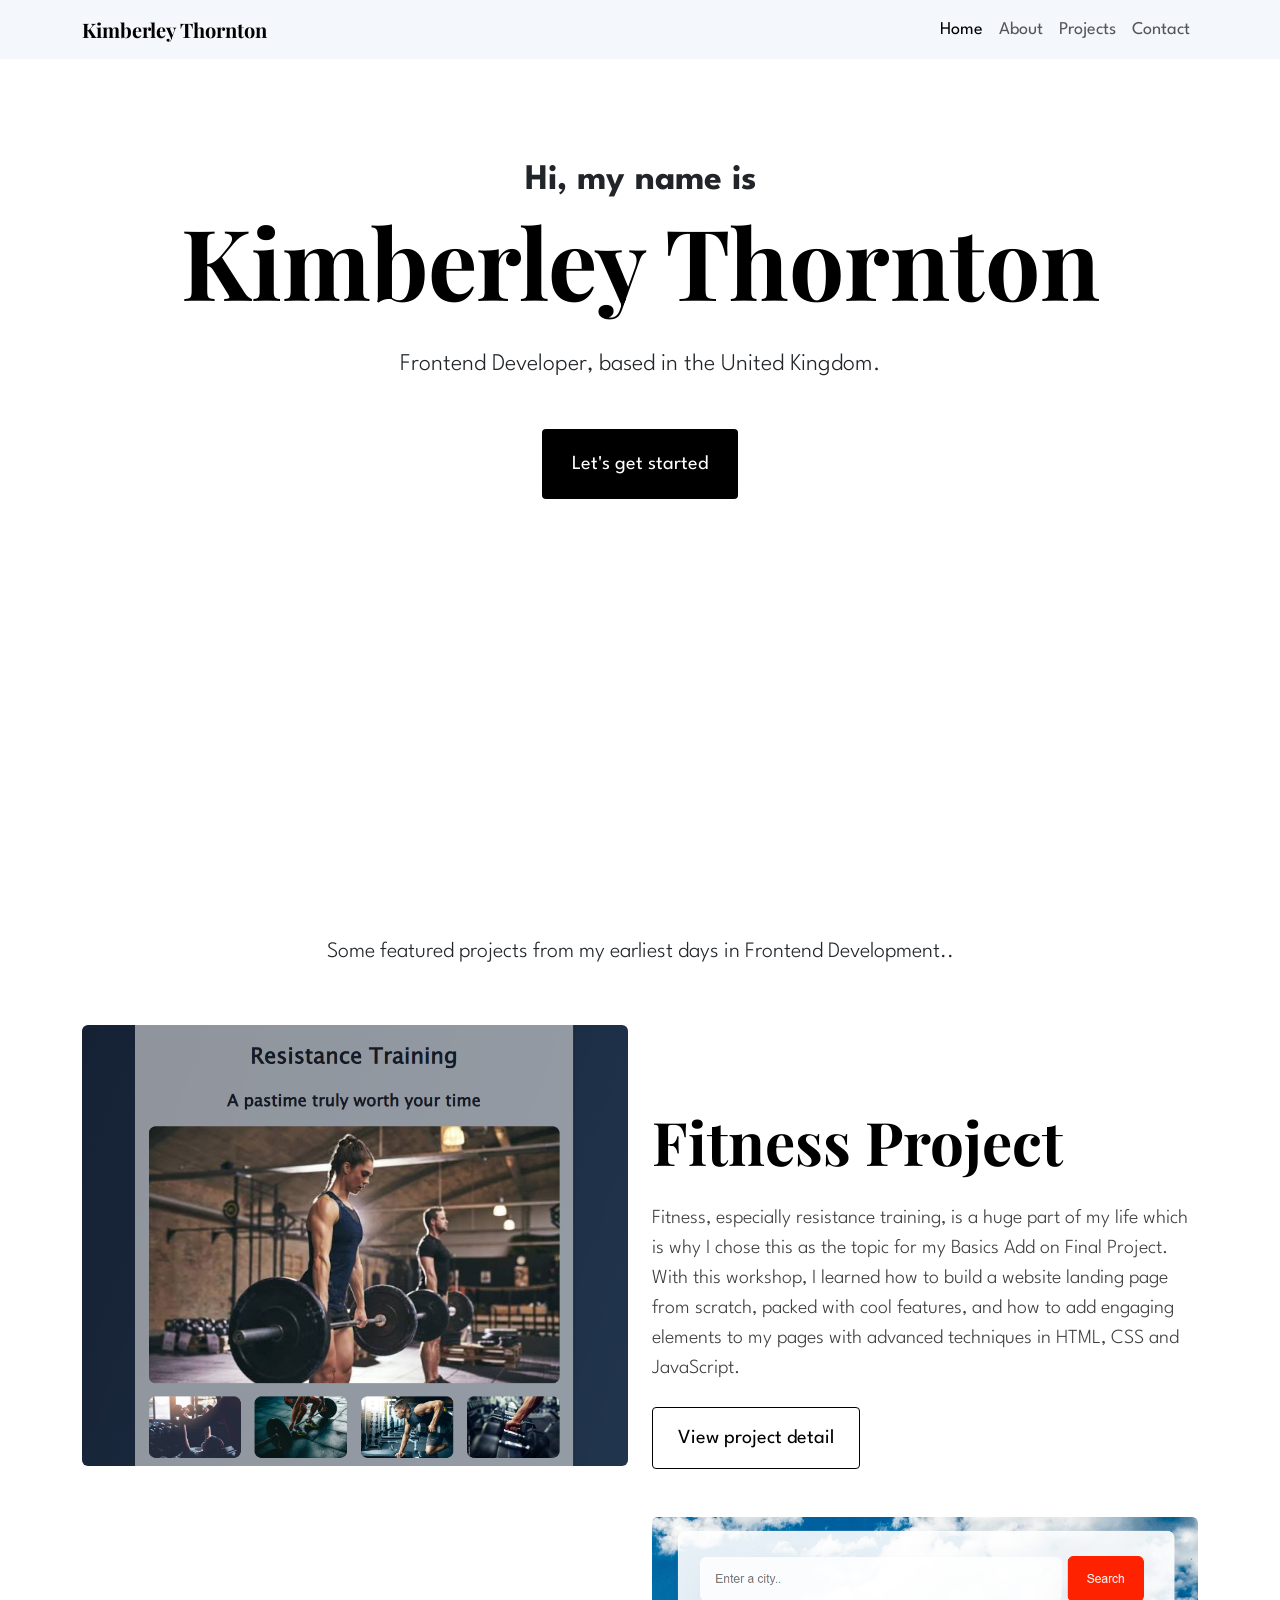
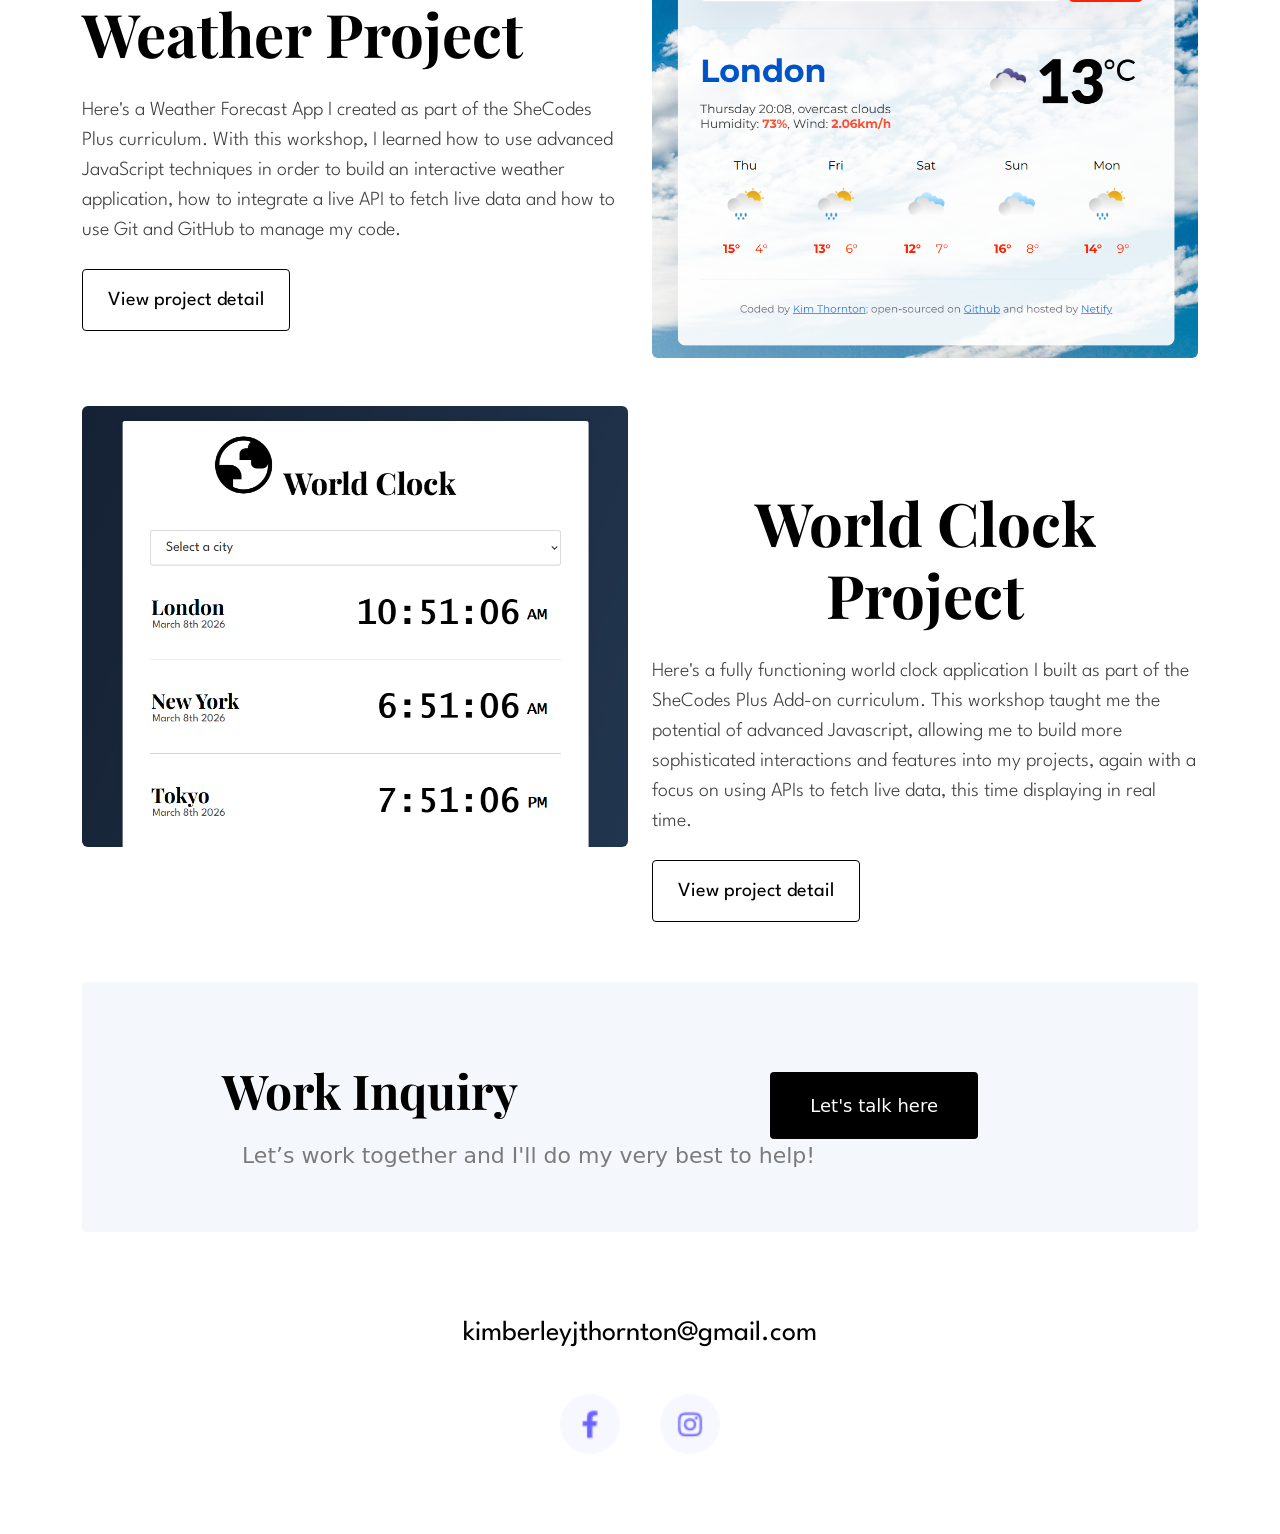
==== index.html @ 4fec91f5 "Class names improved for improved intuitiveness and clarity, homepage text elements (margins, mostly" ====
<!doctype html>
<html lang="en">
  <head>
    <meta charset="UTF-8" />
    <meta name="viewport" content="width=device-width, initial-scale=1.0" />
    <link rel="preconnect" href="https://fonts.googleapis.com" />
    <link rel="preconnect" href="https://fonts.gstatic.com" crossorigin />
    <link
      href="https://fonts.googleapis.com/css2?family=League+Spartan:wght@100..900&family=Playfair+Display:ital,wght@0,400..900;1,400..900&display=swap"
      rel="stylesheet"
    />
    <link
      href="https://cdn.jsdelivr.net/npm/bootstrap@5.0.0-beta2/dist/css/bootstrap.min.css"
      rel="stylesheet"
      integrity="sha384-BmbxuPwQa2lc/FVzBcNJ7UAyJxM6wuqIj61tLrc4wSX0szH/Ev+nYRRuWlolflfl"
      crossorigin="anonymous"
    />
    <link rel="stylesheet" href="/css/style.css" />
    <script
      src="https://cdn.jsdelivr.net/npm/bootstrap@5.0.0-beta2/dist/js/bootstrap.bundle.min.js"
      integrity="sha384-b5kHyXgcpbZJO/tY9Ul7kGkf1S0CWuKcCD38l8YkeH8z8QjE0GmW1gYU5S9FOnJ0"
      crossorigin="anonymous"
    ></script>
    <title>Homepage to Kimberley Thornton</title>
  </head>
  <body>
    <nav class="navbar navbar-expand-lg navbar-light fixed-end">
      <div class="container">
        <a class="navbar-brand" href="index.html" title="Homepage">
          Kimberley Thornton
        </a>
        <button
          class="navbar-toggler order-lg-3 ms-lg-3"
          type="button"
          data-bs-toggle="collapse"
          data-bs-target="#navbarNav"
          aria-controls="navbarNav"
          aria-expanded="false"
          aria-label="Toggle navigation"
        >
          <span class="navbar-toggler-icon"></span>
        </button>
        <div class="collapse navbar-collapse" id="navbarNav">
          <ul class="navbar-nav ms-auto order-lg-2">
            <li class="nav-item">
              <a
                class="nav-link active"
                aria-current="page"
                href="index.html"
                title="Homepage"
                >Home</a
              >
            </li>
            <li class="nav-item">
              <a
                class="nav-link"
                href="about.html"
                title="About Kimberley Thornton"
                >About</a
              >
            </li>
            <li class="nav-item">
              <a
                class="nav-link"
                href="projects.html"
                title="Kimberley Thornton's projects"
                >Projects</a
              >
            </li>
            <li class="nav-item">
              <a
                class="nav-link"
                href="contact.html"
                title="Contact Kimberley Thornton"
                >Contact</a
              >
            </li>
          </ul>
        </div>
      </div>
    </nav>
    <div class="main-container">
      <div class="greetings-container">
        <h1>Hi, my name is</h1>
        <h2 class="name-heading">Kimberley Thornton</h2>
        <h3>Frontend Developer, based in the United Kingdom.</h3>
        <button
          class="go-to-projects-button"
          onclick="
            document
              .getElementById('projects')
              .scrollIntoView({ behavior: 'smooth' })
          "
        >
          Let's get started
        </button>
      </div>
    </div>
    <section>
      <h4 id="projects">
        Some featured projects from my earliest days in Frontend Development..
      </h4>
    </section>
    <div class="container">
      <div class="row">
        <div class="col-md-6">
          <img
            src="images/fitness.png"
            class="img-fluid rounded d-none d-md-block"
          />
        </div>
        <div class="col-md-6">
          <h2 class="home-project-headings mb-3">Fitness Project</h2>
          <p class="home-project-description mb-3">
            Fitness, especially resistance training, is a huge part of my life
            which is why I chose this as the topic for my Basics Add on Final
            Project. With this workshop, I learned how to build a website
            landing page from scratch, packed with cool features, and how to add
            engaging elements to my pages with advanced techniques in HTML, CSS
            and JavaScript.
          </p>
          <div class="mt-4">
            <a
              href="/projects.html#fitness-project"
              class="fitness-link"
              title="Fitness Project"
              >View project detail</a
            >
          </div>
        </div>
      </div>
      <div class="row mt-5">
        <div class="col-md-6">
          <h2 class="home-project-headings mb-3">Weather Project</h2>
          <p class="home-project-description mb-4">
            Here's a Weather Forecast App I created as part of the SheCodes Plus
            curriculum. With this workshop, I learned how to use advanced
            JavaScript techniques in order to build an interactive weather
            application, how to integrate a live API to fetch live data and how
            to use Git and GitHub to manage my code.
          </p>
          <div>
            <a
              href="/projects.html#weather-project"
              class="weather-link"
              title="Weather Project"
              >View project detail</a
            >
          </div>
        </div>
        <div class="col-md-6">
          <img
            src="images/weather2.png"
            class="img-fluid rounded d-none d-md-block mt-20"
          />
        </div>
      </div>
      <div class="row mt-5">
        <div class="col-md-6">
          <img
            src="images/world-clock.png"
            class="img-fluid rounded d-none d-md-block"
          />
        </div>
        <div class="col-md-6">
          <h2 class="home-project-headings mb-3">World Clock Project</h2>
          <p class="home-project-description mb-2">
            Here's a fully functioning world clock application I built as part
            of the SheCodes Plus Add-on curriculum. This workshop taught me the
            potential of advanced Javascript, allowing me to build more
            sophisticated interactions and features into my projects, again with
            a focus on using APIs to fetch live data, this time displaying in
            real time.
          </p>
          <div class="mt-4">
            <a
              href="/projects.html#world-clock-project"
              class="world-clock-link mt-0"
              title="World Clock Project"
              >View project detail</a
            >
          </div>
        </div>
      </div>
      <div class="work-inquiry-section">
        <div class="work-inquiry-container">
          <h2 class="work-inquiry-text">Work Inquiry</h2>
          <a href="#" class="talk-here-link">Let's talk here</a>
        </div>
        <p class="work-together-p">
          Let’s work together and I'll do my very best to help!
        </p>
      </div>
      <footer class="socials-footer">
        <a href="mailto:kimberleyjthornton@gmail.com" class="footer-email-link">
          kimberleyjthornton@gmail.com
        </a>
        <div class="container footer-socials-images">
          <div class="row">
            <div class="col-md-6">
              <a
                href="https://www.facebook.com/kimberley.g.thornton"
                target="_blank"
              >
                <img
                  src="images/facebook.png"
                  class="img-fluid socials-icon me-2"
                  alt="Facebook link"
                />
              </a>
            </div>
            <div class="col-md-6">
              <a
                href="https://www.instagram.com/kimberleythornton_/"
                target="_blank"
                ><img
                  src="images/instagram.png"
                  class="img-fluid socials-icon ms-2"
                  alt="Instagram link"
              /></a>
            </div>
          </div>
        </div>
      </footer>
    </div>
  </body>
</html>
---- css/style.css ----
:root {
  --box-shadow: 0 5px 10px rgba(0, 0, 0, 0.3);
}

body {
  background-color: white;
}

.main-container {
  max-width: 1200px;
  margin: 0 auto;
  padding: 40px;
}

.navbar {
  background-color: #f4f7fc;
}

.navbar-brand {
  font-family: "Playfair Display", serif;
  font-weight: bold;
  font-size: 20px;
}

.nav-item {
  font-family: "League Spartan", sans-serif;
  font-size: 18px;
}

h1 {
  font-family: "League Spartan", sans-serif;
  font-weight: 700;
  font-size: 36px;
  text-align: center;
  margin-top: 60px;
  margin-bottom: 0;
}

.name-heading,
h2 {
  color: black;
  font-family: "Playfair Display", serif;
  font-size: 98px;
  font-weight: bold;
  text-align: center;
  margin: 0;
}

h3 {
  font-family: "League Spartan", sans-serif;
  font-weight: 300;
  font-size: 24px;
  text-align: center;
  margin: 30px;
}

h4 {
  font-family: "League Spartan", sans-serif;
  font-weight: 300;
  font-size: 22px;
  text-align: center;
  margin-bottom: 60px;
}

.greetings-container {
  margin-bottom: 400px;
}

.home-project-headings {
  font-family: "Playfair Display", serif;
  font-size: 60px;
  margin-top: 80px;
  display: inline-block;
}

.home-project-description {
  color: #3f3f3f;
  font-family: "League Spartan", sans-serif;
  font-weight: 300;
  font-size: 20px;
  margin-top: 10px;
  margin-bottom: 0;
}

.fitness-link,
.weather-link,
.world-clock-link {
  display: inline-block;
  padding: 15px 25px;
  color: black;
  text-decoration: none;
  font-family: "League Spartan", sans-serif;
  font-weight: 400;
  font-size: 20px;
  border: 1px solid black;
  border-radius: 4px;
}

.fitness-link:hover,
.weather-link:hover,
.world-clock-link:hover {
  color: black;
  text-decoration: none;
  font-family: "League Spartan", sans-serif;
}

html {
  scroll-behavior: smooth;
}

.go-to-projects-button {
  display: block;
  margin: 50px auto 0 auto;
  padding: 20px 30px;
  color: white;
  background-color: black;
  border: none;
  border-radius: 4px;
  font-family: "League Spartan", sans-serif;
  font-weight: 400;
  font-size: 20px;
  cursor: pointer;
}

.about-me-header {
  font-family: "Playfair Display", serif;
  font-size: 60px;
  margin-top: 40px;
  display: inline-block;
}

.about-me-text h3 {
  font-family: "League Spartan", sans-serif;
  font-weight: 400;
  font-size: 22px;
  text-align: center;
  margin: 30px;
}

.portfolio-image img {
  width: 500px;
  border-radius: 10px;
  margin: 30px 0;
}

.all-projects-button-wrapper {
  text-align: center;
}

.all-projects-button {
  display: inline-block;
  margin-top: 50px;
  padding: 20px 30px;
  color: white;
  background-color: black;
  border: none;
  border-radius: 4px;
  font-family: "League Spartan", sans-serif;
  font-weight: 400;
  font-size: 20px;
  text-decoration: none;
}

.all-projects-button:hover {
  color: white;
  text-decoration: none;
}

.project-page-header {
  font-family: "Playfair Display", serif;
  font-size: 72px;
  margin: 120px 0 auto;
  text-align: start;
  margin: 80px 0 80px;
}

.project-image {
  width: 600px;
  background-color: #f4f7fc;
  padding: 80px 40px;
  border-radius: 10px;
  margin: 30px 20px 0 0;
}

.project-group-headers {
  font-family: "league spartan", sans-serif;
  font-size: 24px;
  font-weight: bold;
  margin-top: 25px;
  text-align: center;
}

.project-group p {
  color: #3f3f3f;
  font-family: "League Spartan", sans-serif;
  font-weight: 300;
  font-size: 20px;
  margin: 0 0 60px 0;
}

.contact-page-header {
  font-family: "Playfair Display", serif;
  font-size: 60px;
  margin-top: 25px;
  display: inline-block;
  margin: 100px 0 80px;
}

.work-inquiry-section {
  margin-top: 60px;
  padding: 60px 80px;
  background-color: #f4f7fc;
  border-radius: 4px;
}

.work-inquiry-container {
  display: flex;
  justify-content: space-between;
  align-items: center;
  max-width: 1100px;
  margin: auto;
}

.work-inquiry-text {
  font-family: "Playfair Display", serif;
  font-size: 48px;
  margin-left: 60px;
  font-weight: 700;
}

.work-together-p {
  color: #7b7b7b;
  margin: 0 0 0 80px;
  font-weight: 400;
  font-size: 22px;
}

.talk-here-link {
  text-decoration: none;
  padding: 20px 40px;
  margin: 30px 140px 0 0;
  color: white;
  border-radius: 4px;
  font-size: 18px;
  font-weight: 400;
  background: black;
}

.talk-here-link:hover {
  text-decoration: none;
  color: white;
}

.socials-footer {
  margin: 80px;
}

.footer-email-link {
  display: flex;
  justify-content: center;
  font-family: "League Spartan", sans-serif;
  font-size: 28px;
  font-weight: 400;
  color: black;
  text-decoration: none;
}

.email-link:hover {
  text-decoration: underline;
  color: black;
}

.footer-socials-images {
  display: flex;
  justify-content: space-evenly;
  margin: 40px 0 0 0;
}

.socials-icon {
  width: 60px;
  height: 60px;
}
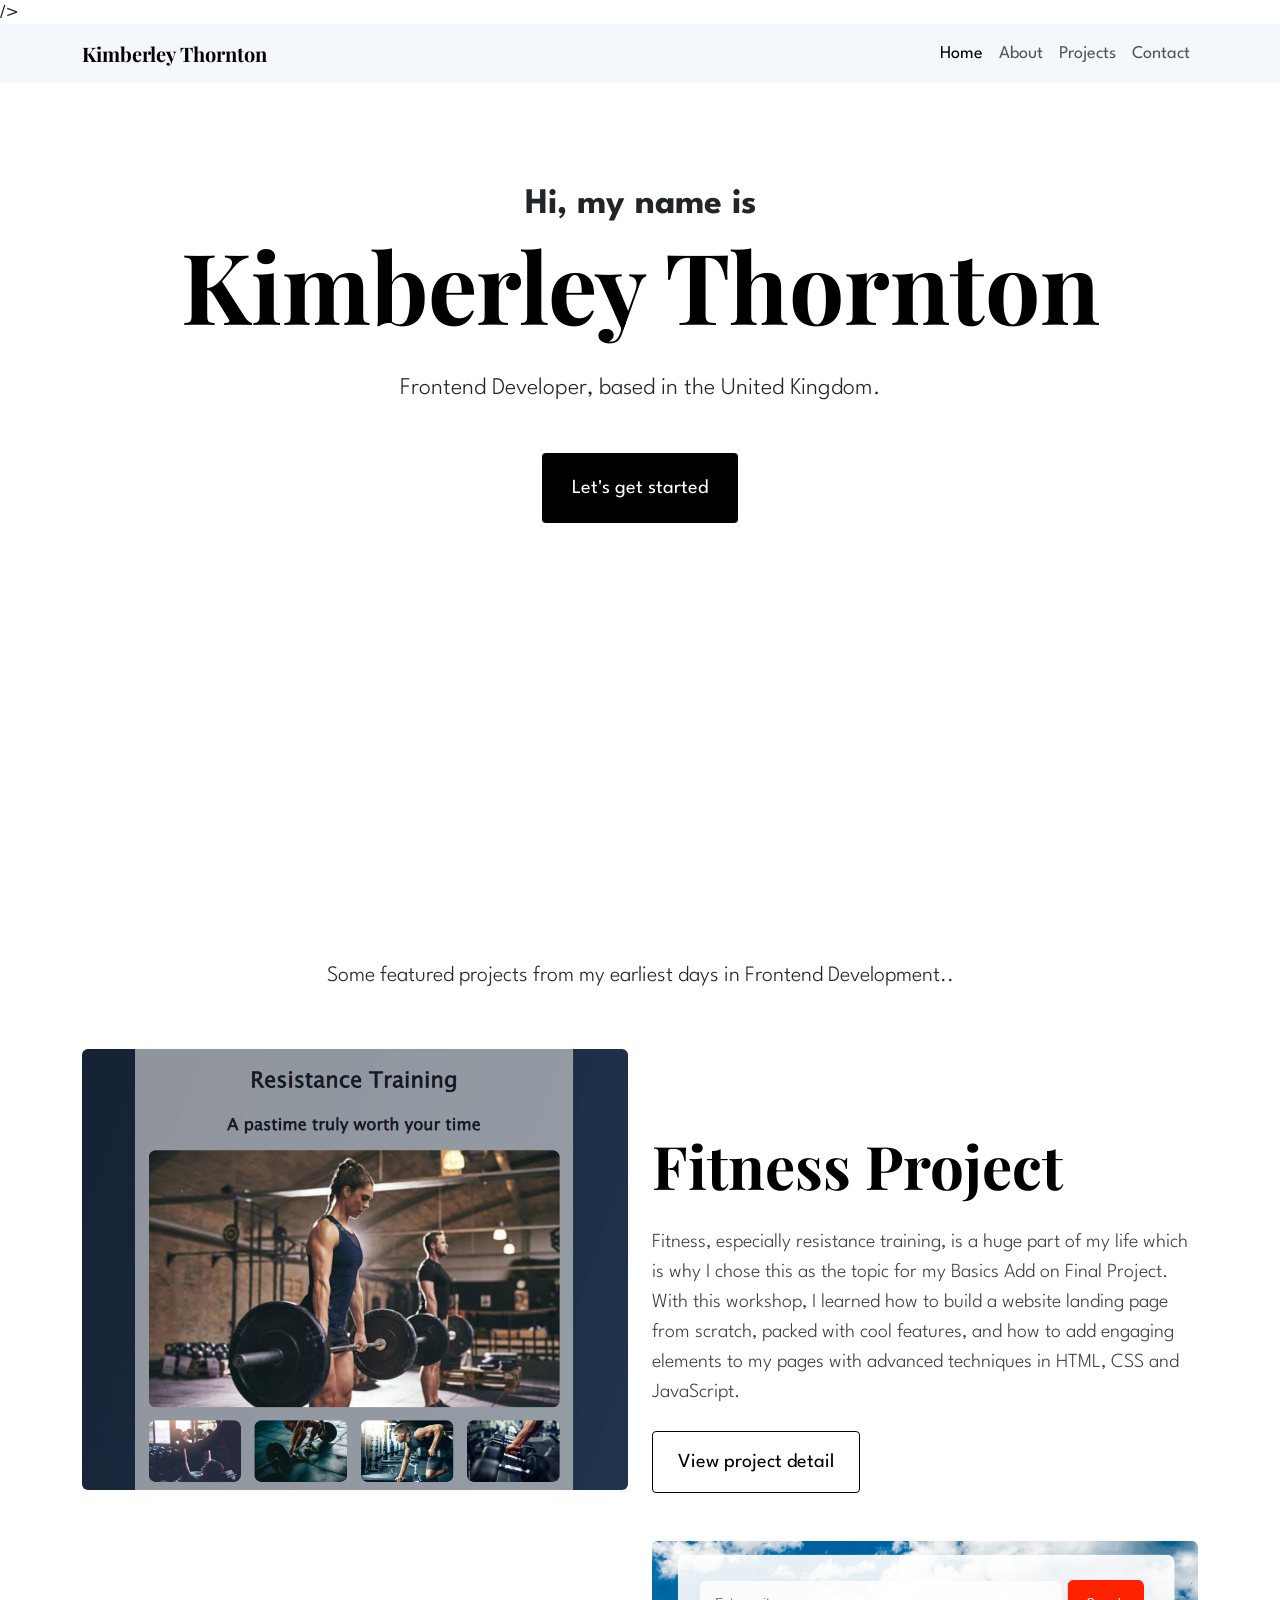
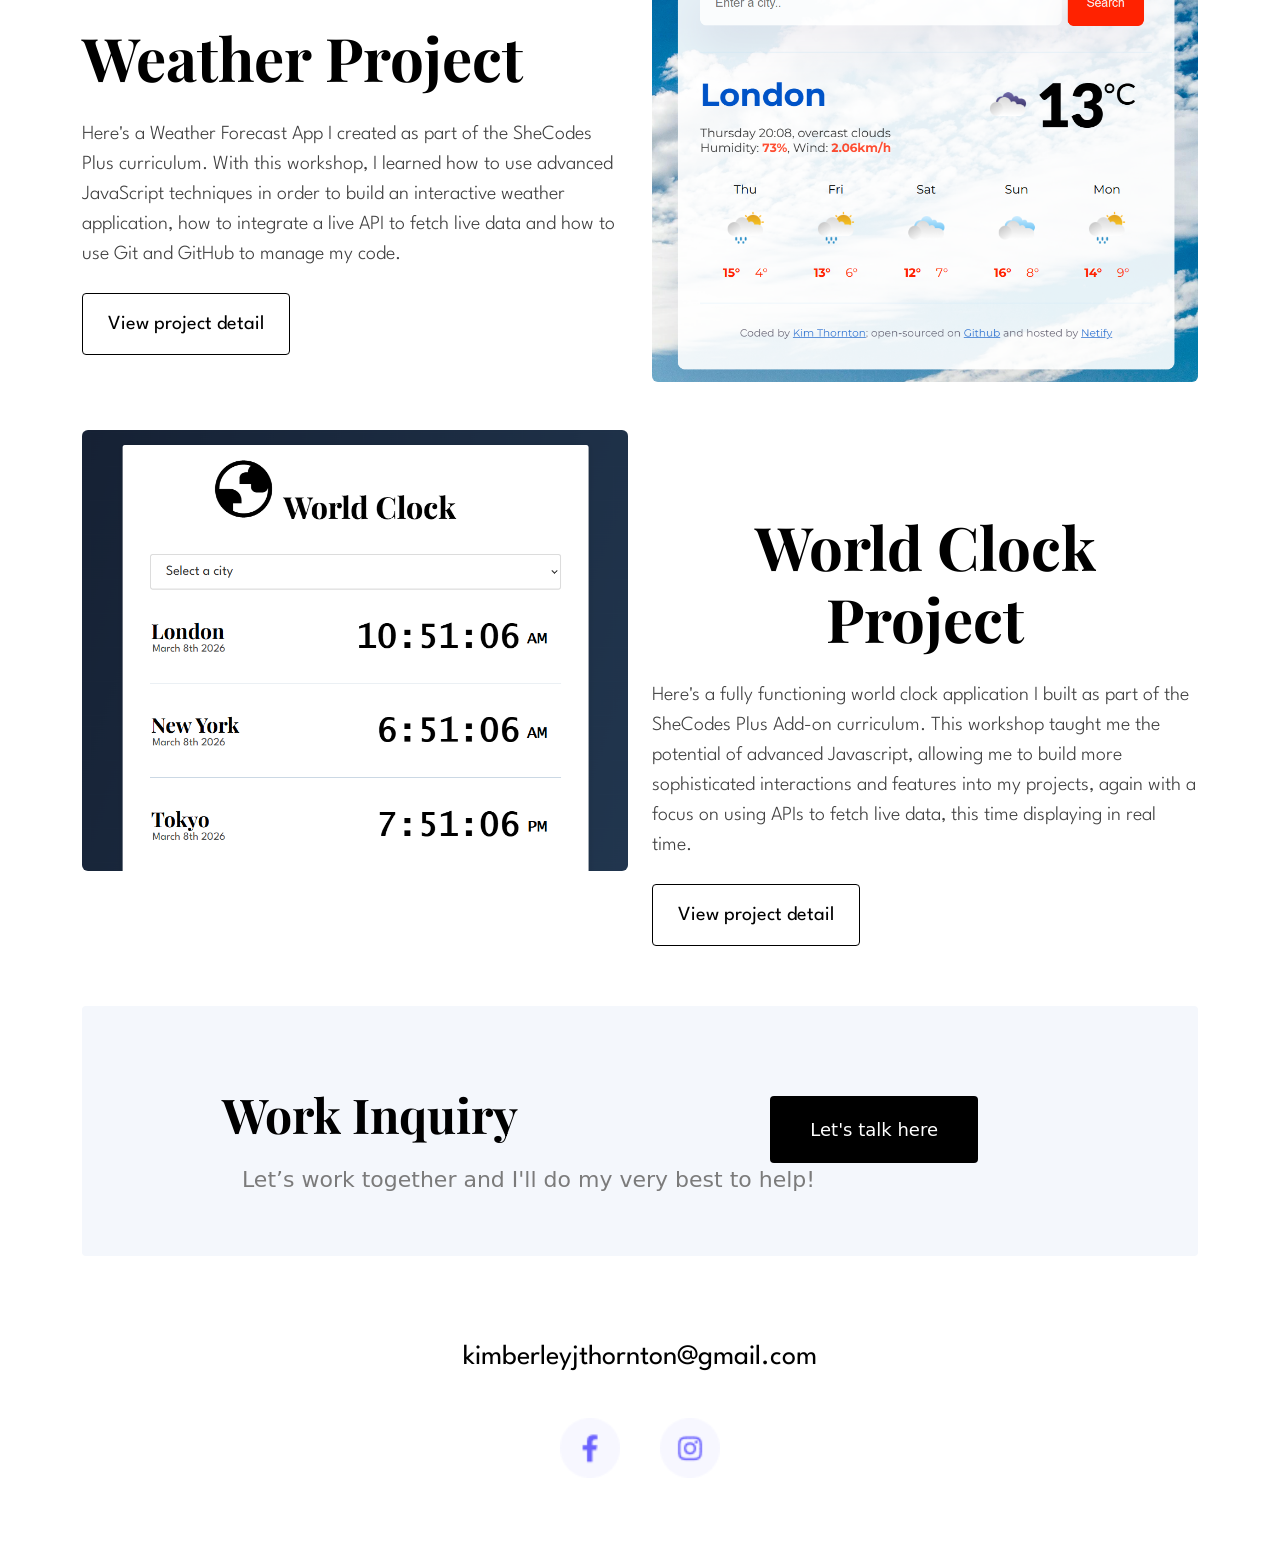
==== commit b857e5f3: "Meta descriptions added for SEO" ====
--- a/index.html
+++ b/index.html
@@ -3,6 +3,10 @@
   <head>
     <meta charset="UTF-8" />
     <meta name="viewport" content="width=device-width, initial-scale=1.0" />
+    <meta
+      description="Kimberley Thornton's project portfolio homepage, discussing her education with SheCodes and showcasing her projects and skills as a frontend developer."
+    />
+    />
     <link rel="preconnect" href="https://fonts.googleapis.com" />
     <link rel="preconnect" href="https://fonts.gstatic.com" crossorigin />
     <link
@@ -21,7 +25,9 @@
       integrity="sha384-b5kHyXgcpbZJO/tY9Ul7kGkf1S0CWuKcCD38l8YkeH8z8QjE0GmW1gYU5S9FOnJ0"
       crossorigin="anonymous"
     ></script>
-    <title>Homepage to Kimberley Thornton</title>
+    <title>
+      Homepage to Kimberley Thornton's online portfolio as frontend developer
+    </title>
   </head>
   <body>
     <nav class="navbar navbar-expand-lg navbar-light fixed-end">
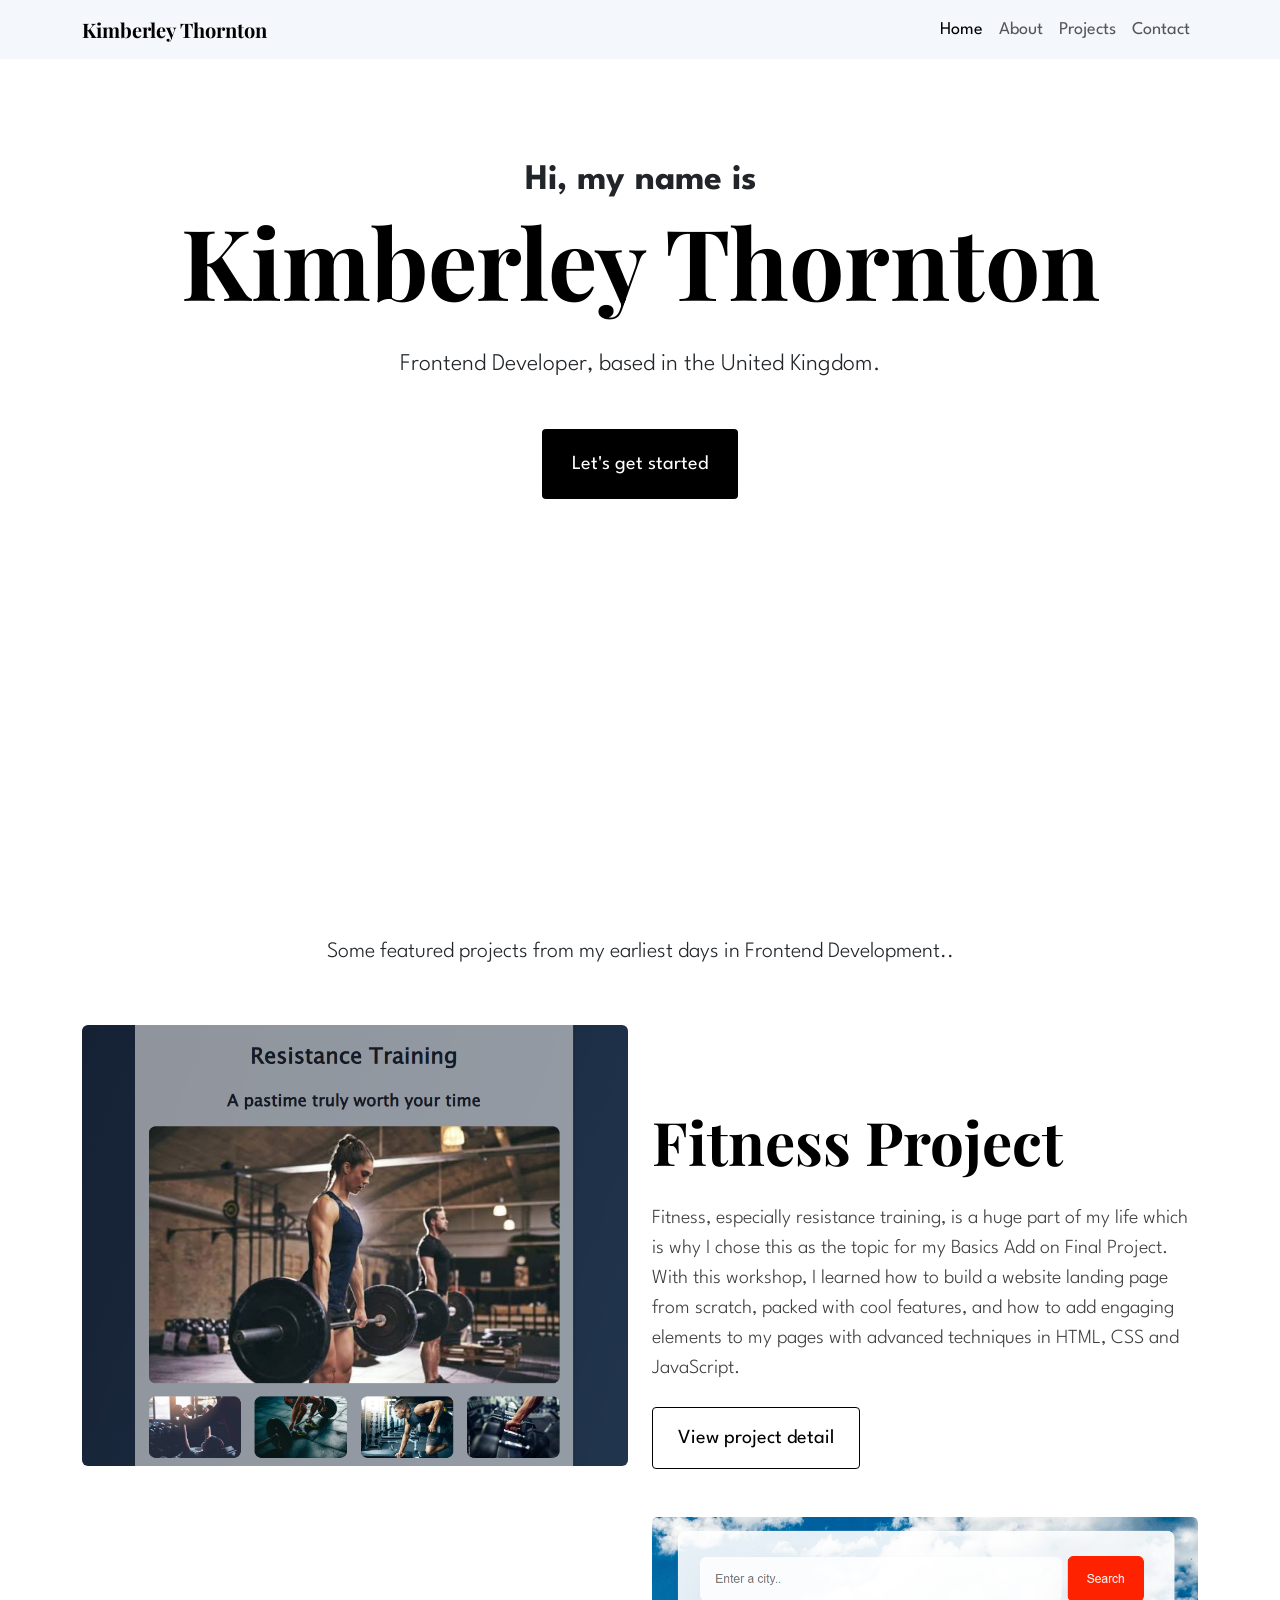
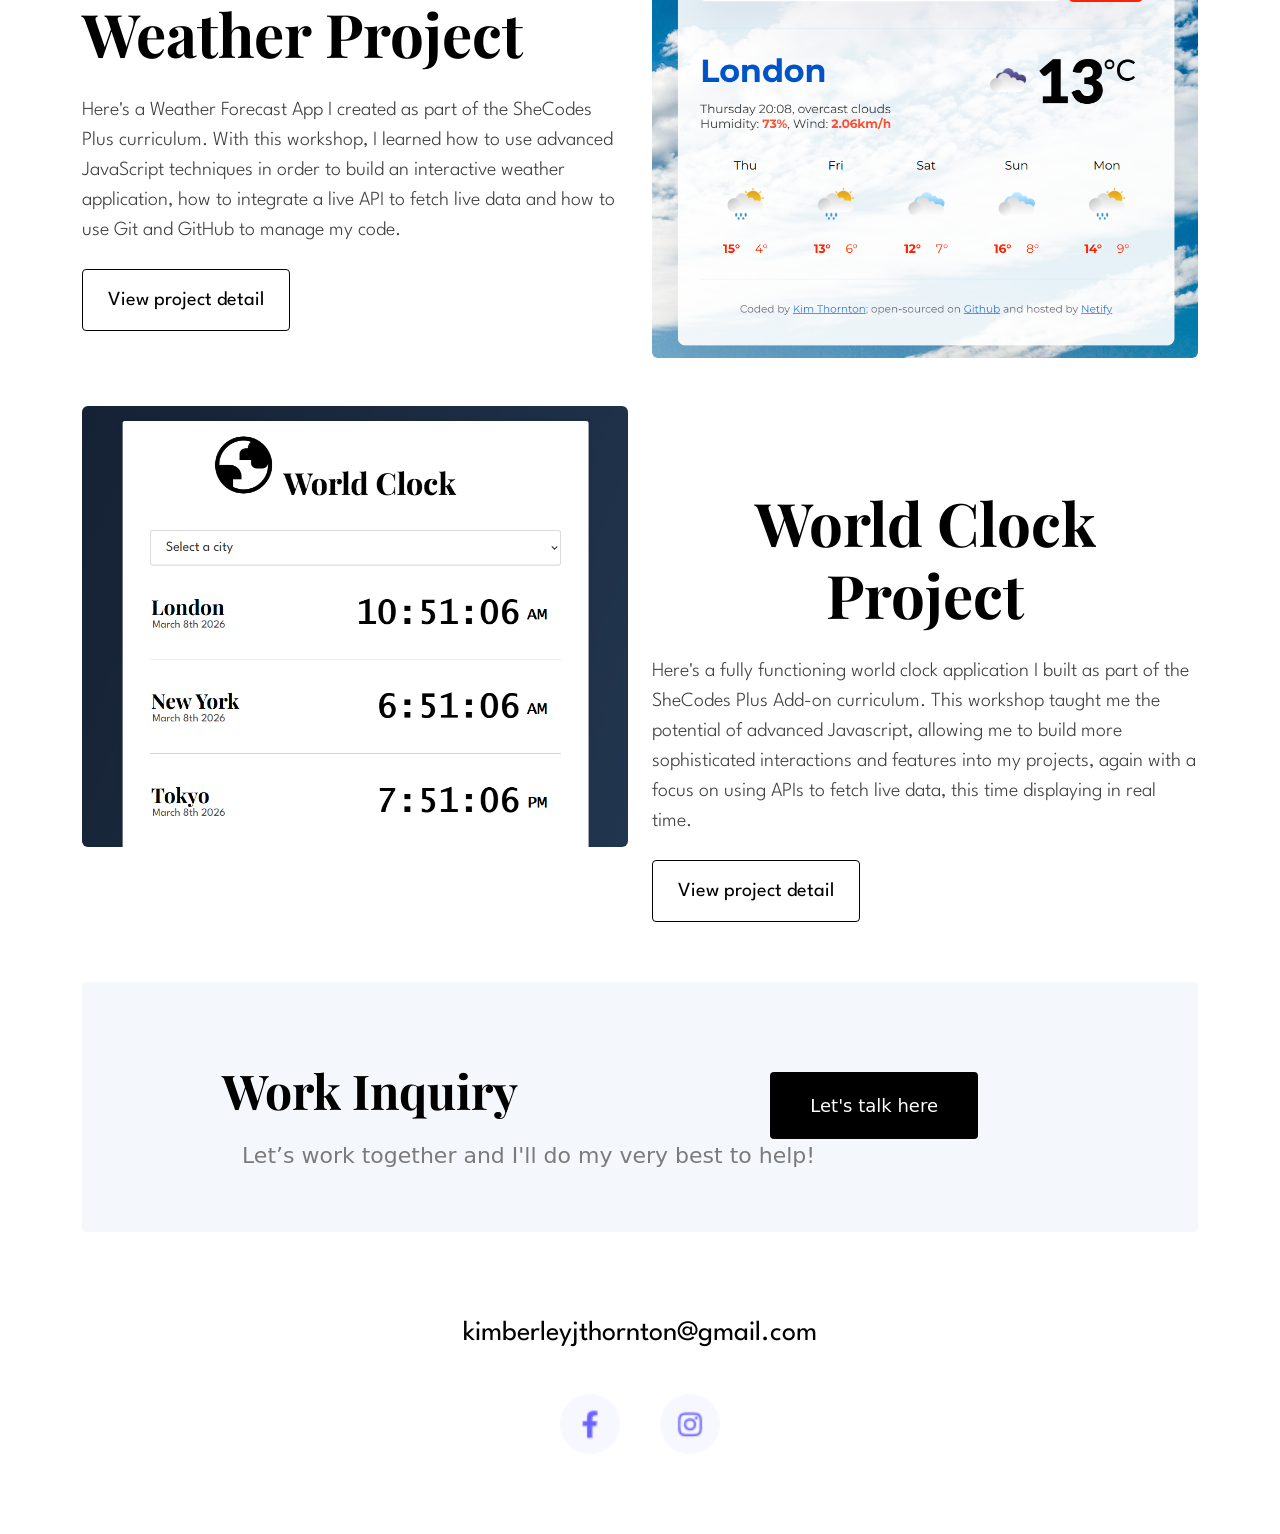
==== commit 736eb54b: "Titles and Alts added to all HTML pages" ====
--- a/index.html
+++ b/index.html
@@ -5,7 +5,6 @@
     <meta name="viewport" content="width=device-width, initial-scale=1.0" />
     <meta
       description="Kimberley Thornton's project portfolio homepage, discussing her education with SheCodes and showcasing her projects and skills as a frontend developer."
-    />
     />
     <link rel="preconnect" href="https://fonts.googleapis.com" />
     <link rel="preconnect" href="https://fonts.gstatic.com" crossorigin />
@@ -26,7 +25,8 @@
       crossorigin="anonymous"
     ></script>
     <title>
-      Homepage to Kimberley Thornton's online portfolio as frontend developer
+      Homepage to Kimberley Thornton's online project portfolio as frontend
+      developer
     </title>
   </head>
   <body>
@@ -53,7 +53,7 @@
                 class="nav-link active"
                 aria-current="page"
                 href="index.html"
-                title="Homepage"
+                title="Kimberley's Homepage"
                 >Home</a
               >
             </li>
@@ -69,7 +69,7 @@
               <a
                 class="nav-link"
                 href="projects.html"
-                title="Kimberley Thornton's projects"
+                title="Kimberley's Projects"
                 >Projects</a
               >
             </li>
@@ -92,6 +92,7 @@
         <h3>Frontend Developer, based in the United Kingdom.</h3>
         <button
           class="go-to-projects-button"
+          title="View Kimberley's Projects"
           onclick="
             document
               .getElementById('projects')
@@ -191,14 +192,20 @@
       <div class="work-inquiry-section">
         <div class="work-inquiry-container">
           <h2 class="work-inquiry-text">Work Inquiry</h2>
-          <a href="#" class="talk-here-link">Let's talk here</a>
+          <a href="#" class="talk-here-link" title="Get in touch"
+            >Let's talk here</a
+          >
         </div>
         <p class="work-together-p">
           Let’s work together and I'll do my very best to help!
         </p>
       </div>
       <footer class="socials-footer">
-        <a href="mailto:kimberleyjthornton@gmail.com" class="footer-email-link">
+        <a
+          href="mailto:kimberleyjthornton@gmail.com"
+          class="footer-email-link"
+          title="Kimberley's email contact"
+        >
           kimberleyjthornton@gmail.com
         </a>
         <div class="container footer-socials-images">
@@ -212,6 +219,7 @@
                   src="images/facebook.png"
                   class="img-fluid socials-icon me-2"
                   alt="Facebook link"
+                  title="Facebook page"
                 />
               </a>
             </div>
@@ -223,6 +231,7 @@
                   src="images/instagram.png"
                   class="img-fluid socials-icon ms-2"
                   alt="Instagram link"
+                  title="Instagram profile"
               /></a>
             </div>
           </div>
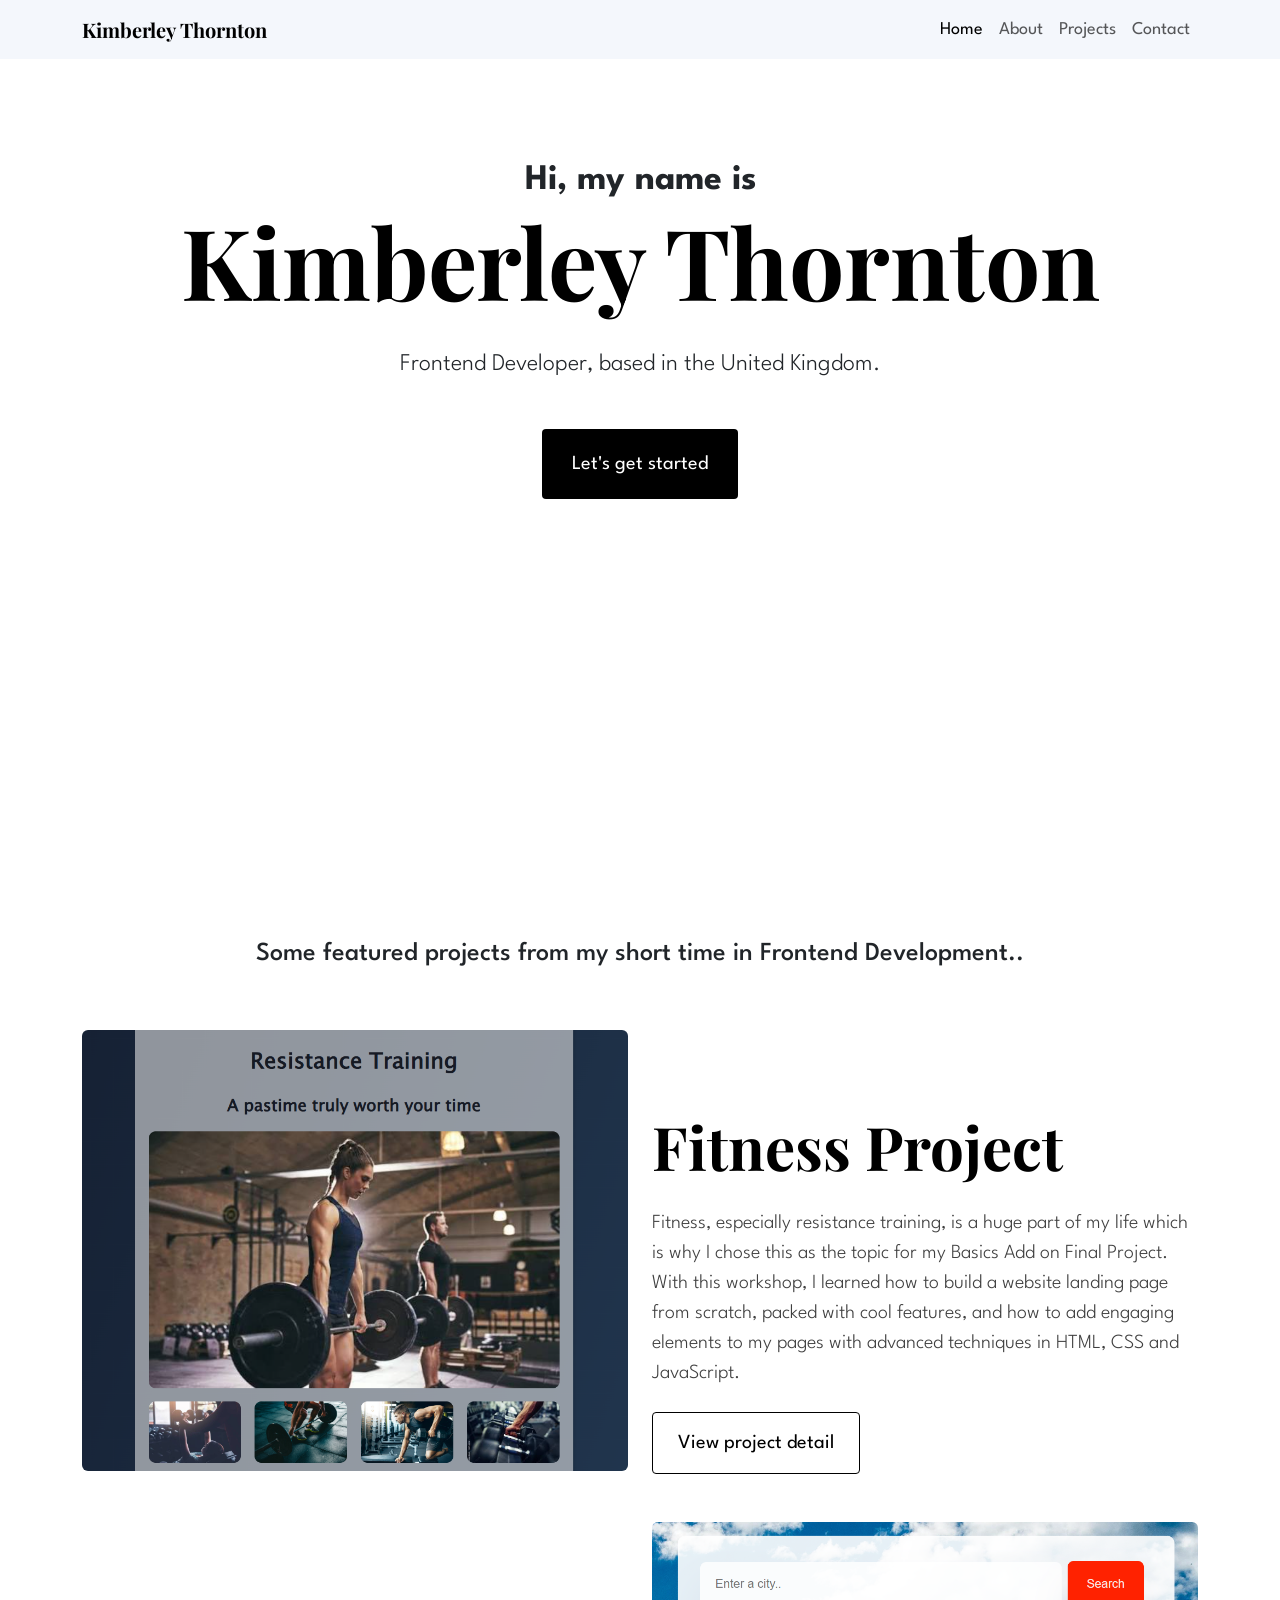
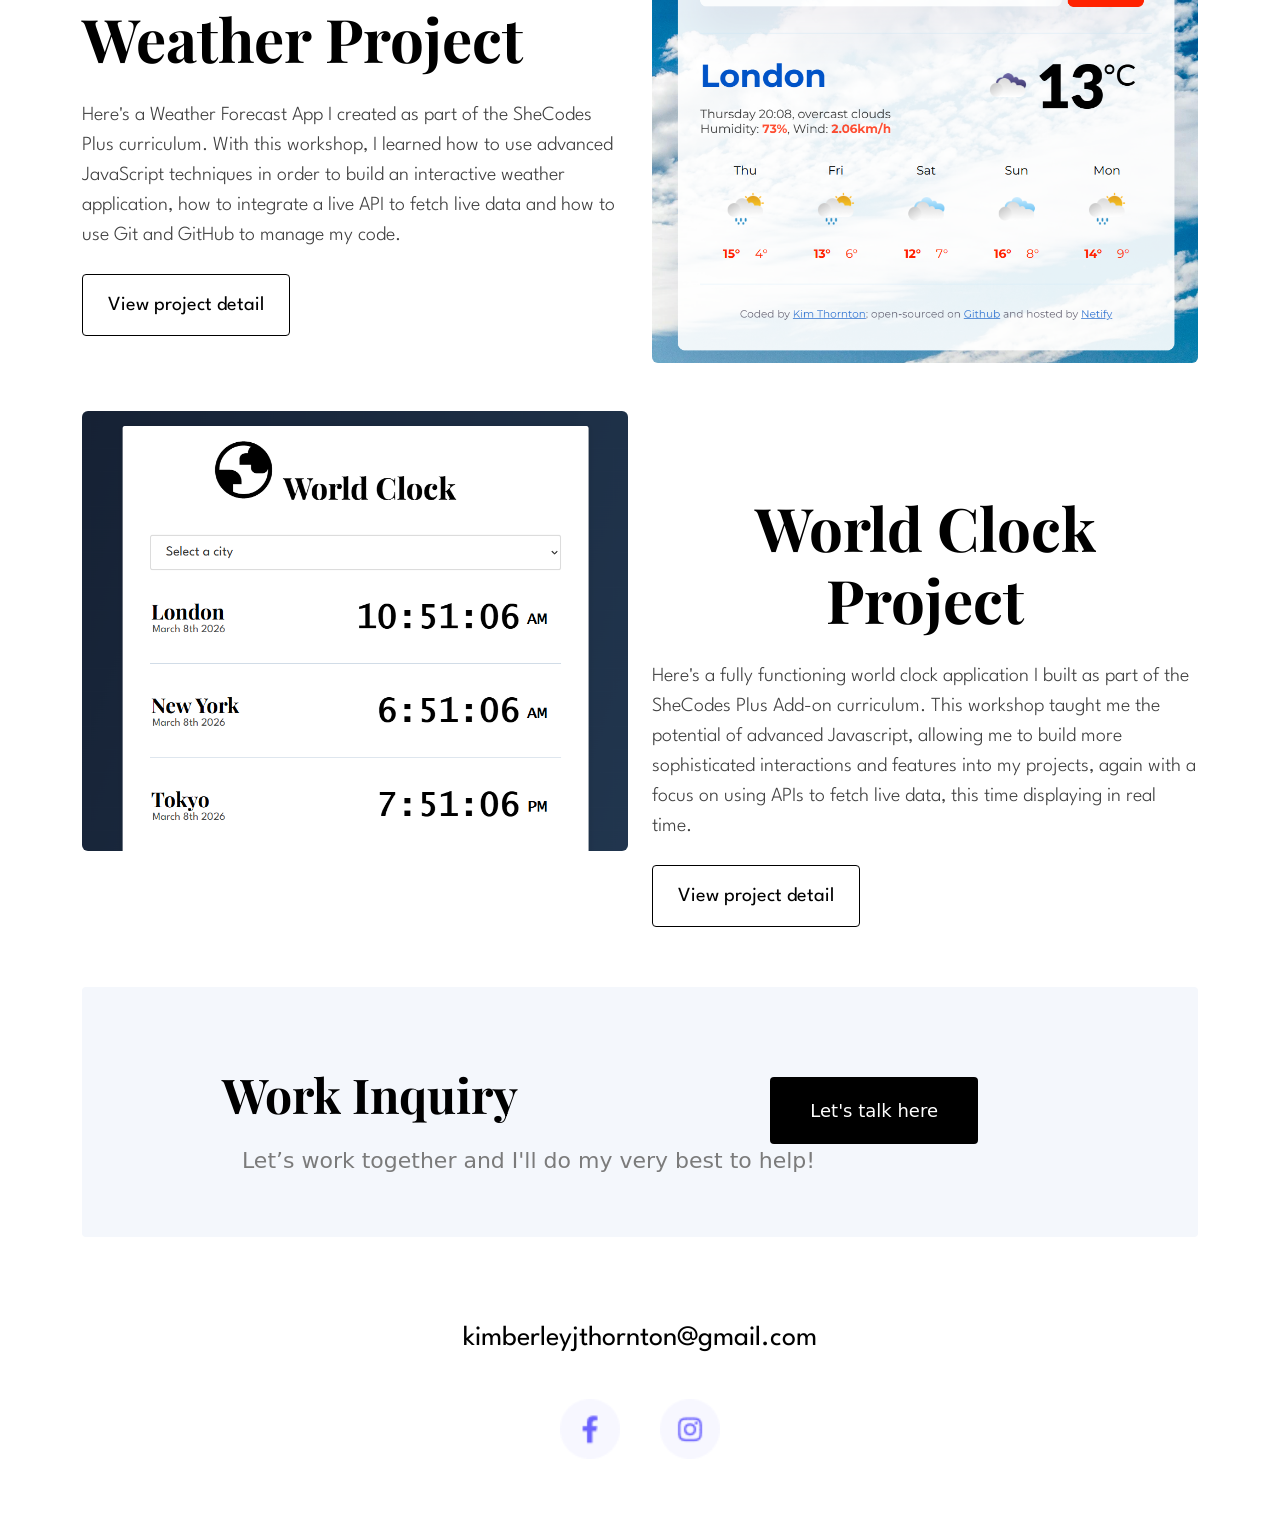
==== commit e250cbe3: "Homepage made responsive" ====
--- a/index.html
+++ b/index.html
@@ -87,7 +87,7 @@
     </nav>
     <div class="main-container">
       <div class="greetings-container">
-        <h1>Hi, my name is</h1>
+        <h1 class="greeting-h1">Hi, my name is</h1>
         <h2 class="name-heading">Kimberley Thornton</h2>
         <h3>Frontend Developer, based in the United Kingdom.</h3>
         <button
@@ -105,7 +105,7 @@
     </div>
     <section>
       <h4 id="projects">
-        Some featured projects from my earliest days in Frontend Development..
+        Some featured projects from my short time in Frontend Development..
       </h4>
     </section>
     <div class="container">
--- a/css/style.css
+++ b/css/style.css
@@ -56,8 +56,8 @@
 
 h4 {
   font-family: "League Spartan", sans-serif;
-  font-weight: 300;
-  font-size: 22px;
+  font-weight: 500;
+  font-size: 26px;
   text-align: center;
   margin-bottom: 60px;
 }
@@ -280,3 +280,75 @@
   width: 60px;
   height: 60px;
 }
+
+@media (max-width: 600px) {
+  .name-heading {
+    font-size: 74px;
+  }
+  .greeting-h1 {
+    font-size: 28px;
+    text-align: center;
+  }
+  .greetings-container,
+  h3 {
+    font-size: 20px;
+  }
+  #projects {
+    font-size: 24px;
+    margin-bottom: 0;
+    font-weight: 500;
+  }
+  .home-project-headings {
+    font-size: 46px;
+    display: flex;
+    justify-content: center;
+  }
+  .home-project-headings:first-child {
+    margin-top: 5px;
+  }
+  .home-project-description {
+    text-align: center;
+  }
+  .fitness-link,
+  .weather-link,
+  .world-clock-link {
+    display: flex;
+    justify-content: center;
+    background-color: black;
+    color: white;
+  }
+  .work-inquiry-container {
+    display: flex;
+    justify-content: space-between;
+    align-items: center;
+  }
+  .work-inquiry-text {
+    font-size: 2.2rem;
+    margin-bottom: 10px;
+  }
+  .talk-here-link {
+    display: inline-block;
+    margin: 5px 80px 10px 0;
+    font-size: 1rem;
+    padding: 8px 14px;
+  }
+  .work-together-p {
+    text-align: start;
+    padding: 0 15px;
+    font-size: 0.95rem;
+    line-height: 1.5;
+    margin: 15px 10px 10px 60px;
+  }
+  .work-inquiry-section {
+    padding: 20px 10px;
+  }
+  .socials-footer {
+    margin: 30px;
+  }
+  .footer-email-link {
+    font-size: 24px;
+  }
+  .footer-socials-images {
+    display: none;
+  }
+}
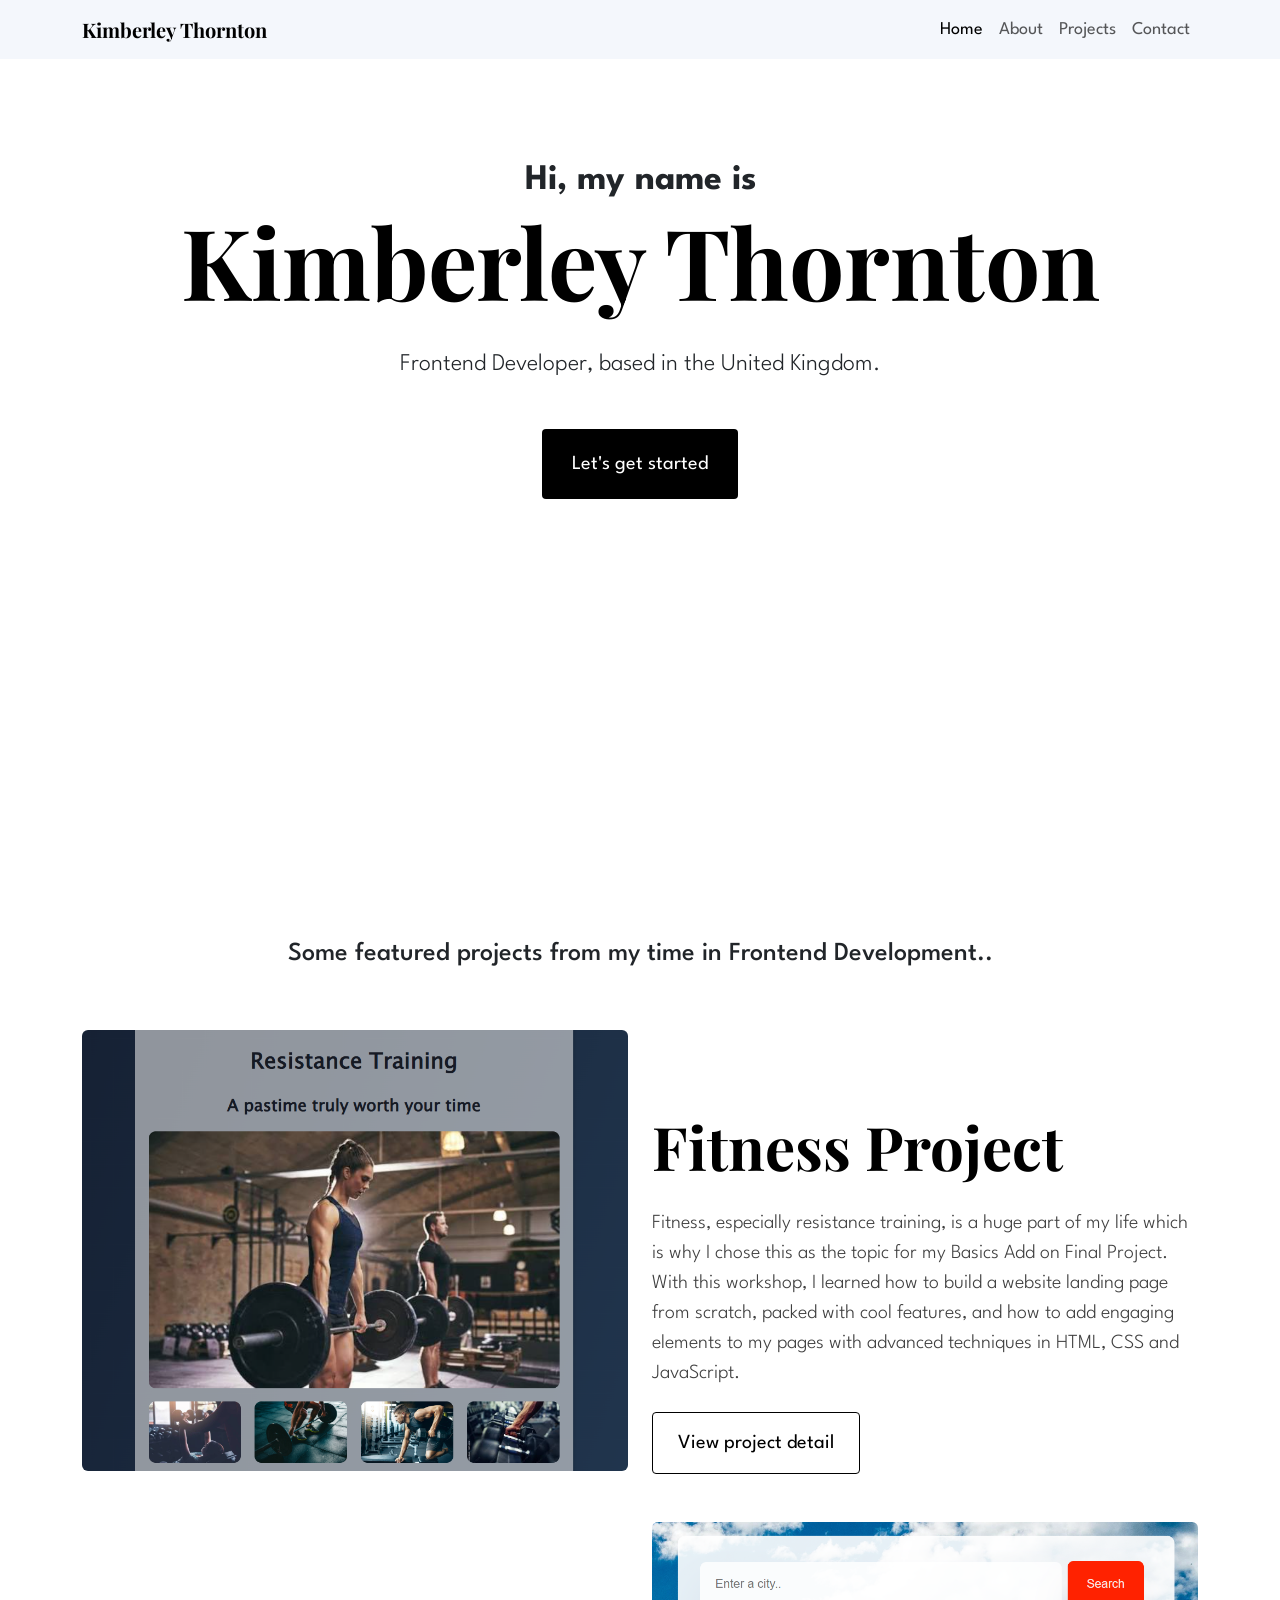
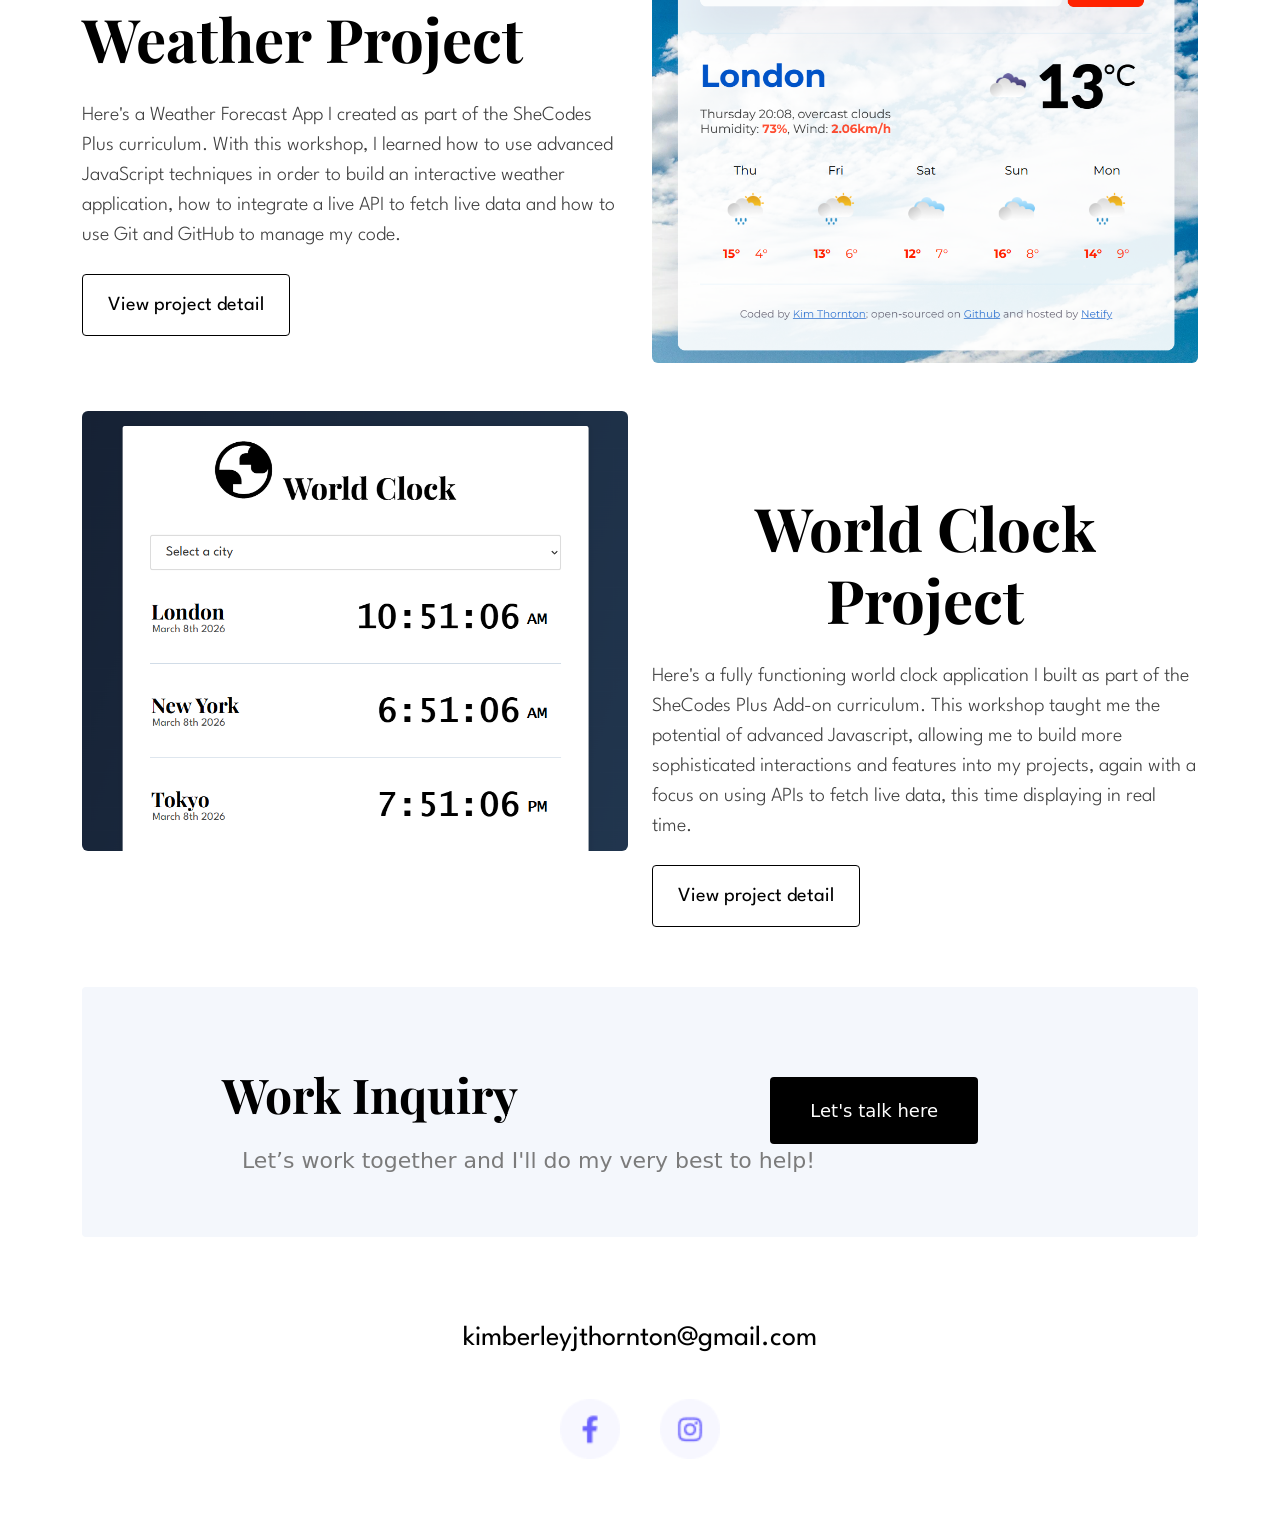
==== commit abd5b876: "Slight text amendment" ====
--- a/index.html
+++ b/index.html
@@ -105,7 +105,7 @@
     </div>
     <section>
       <h4 id="projects">
-        Some featured projects from my short time in Frontend Development..
+        Some featured projects from my time in Frontend Development..
       </h4>
     </section>
     <div class="container">
@@ -113,7 +113,7 @@
         <div class="col-md-6">
           <img
             src="images/fitness.png"
-            class="img-fluid rounded d-none d-md-block"
+            class="img-fluid rounded d-none d-lg-block"
           />
         </div>
         <div class="col-md-6">
--- a/css/style.css
+++ b/css/style.css
@@ -1,7 +1,3 @@
-:root {
-  --box-shadow: 0 5px 10px rgba(0, 0, 0, 0.3);
-}
-
 body {
   background-color: white;
 }
@@ -284,6 +280,7 @@
 @media (max-width: 600px) {
   .name-heading {
     font-size: 74px;
+    text-align: center;
   }
   .greeting-h1 {
     font-size: 28px;
@@ -317,6 +314,47 @@
     background-color: black;
     color: white;
   }
+  .about-me-header {
+    font-size: 52px;
+    margin-bottom: 0;
+  }
+  .about-me-text h3 {
+    font-size: 20px;
+    margin: 6px 20px 10px 20px;
+  }
+  .about-me-text p {
+    text-align: center;
+    margin: 0 10px 0 10px;
+    font-size: 16px;
+    font-weight: 300;
+  }
+  .project-page-header {
+    font-size: 56px;
+    text-align: center;
+    background-color: #f4f7fc;
+    padding: 10px;
+    border-radius: 8px;
+    margin: 10px 20px 5px 20px;
+  }
+  .project-group-headers h2 {
+    font-size: 26px;
+    margin: 0 10px 0 5px;
+  }
+  .project-group p {
+    font-size: 18px;
+    margin: 0 10px 2px 10px;
+    text-align: center;
+  }
+  .project-image {
+    padding: 40px;
+    border-radius: 10px;
+    margin-top: 80px;
+  }
+  .contact-page-header {
+    font-size: 54px;
+    text-align: center;
+    margin: 10px;
+  }
   .work-inquiry-container {
     display: flex;
     justify-content: space-between;
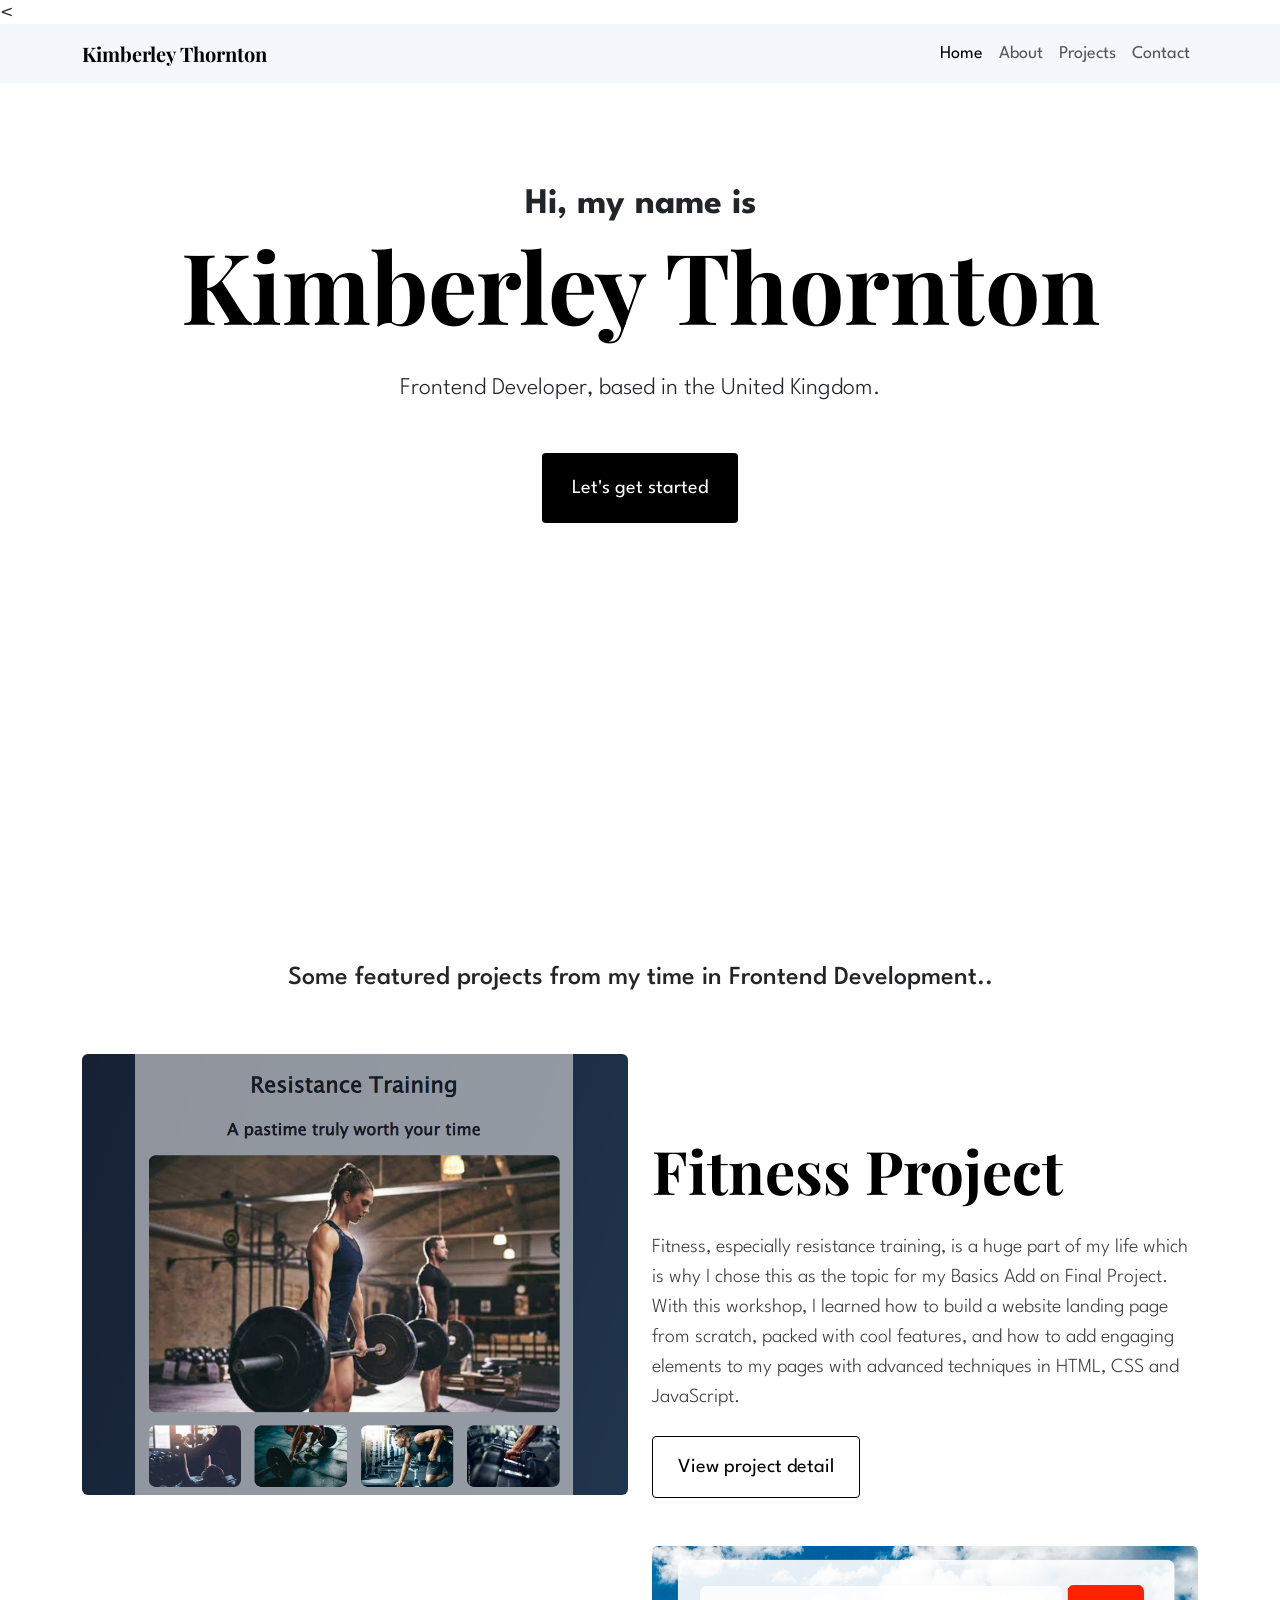
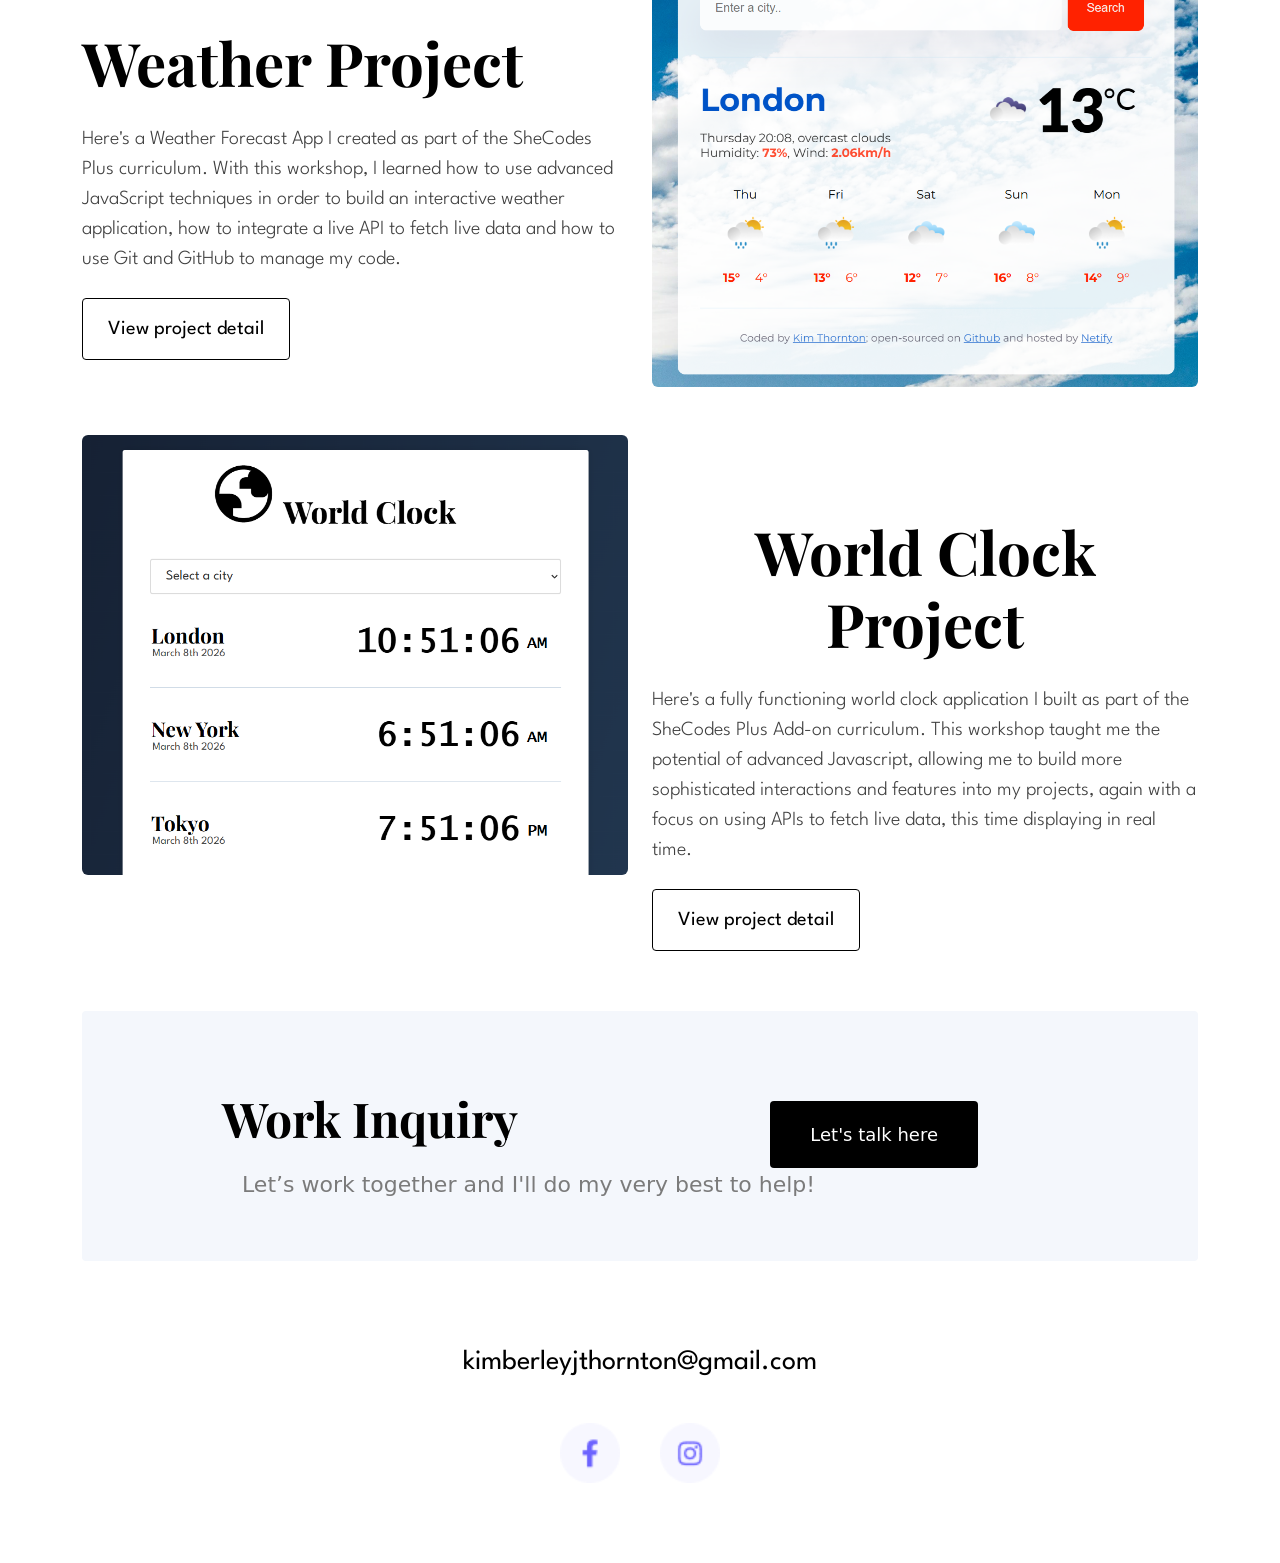
==== commit a29afa71: "Corrected the meta description lines in page heads" ====
--- a/index.html
+++ b/index.html
@@ -3,8 +3,10 @@
   <head>
     <meta charset="UTF-8" />
     <meta name="viewport" content="width=device-width, initial-scale=1.0" />
+    <
     <meta
-      description="Kimberley Thornton's project portfolio homepage, discussing her education with SheCodes and showcasing her projects and skills as a frontend developer."
+      name="description"
+      content="Kimberley Thornton's project portfolio homepage, discussing her education with SheCodes and showcasing her projects and skills as a frontend developer."
     />
     <link rel="preconnect" href="https://fonts.googleapis.com" />
     <link rel="preconnect" href="https://fonts.gstatic.com" crossorigin />
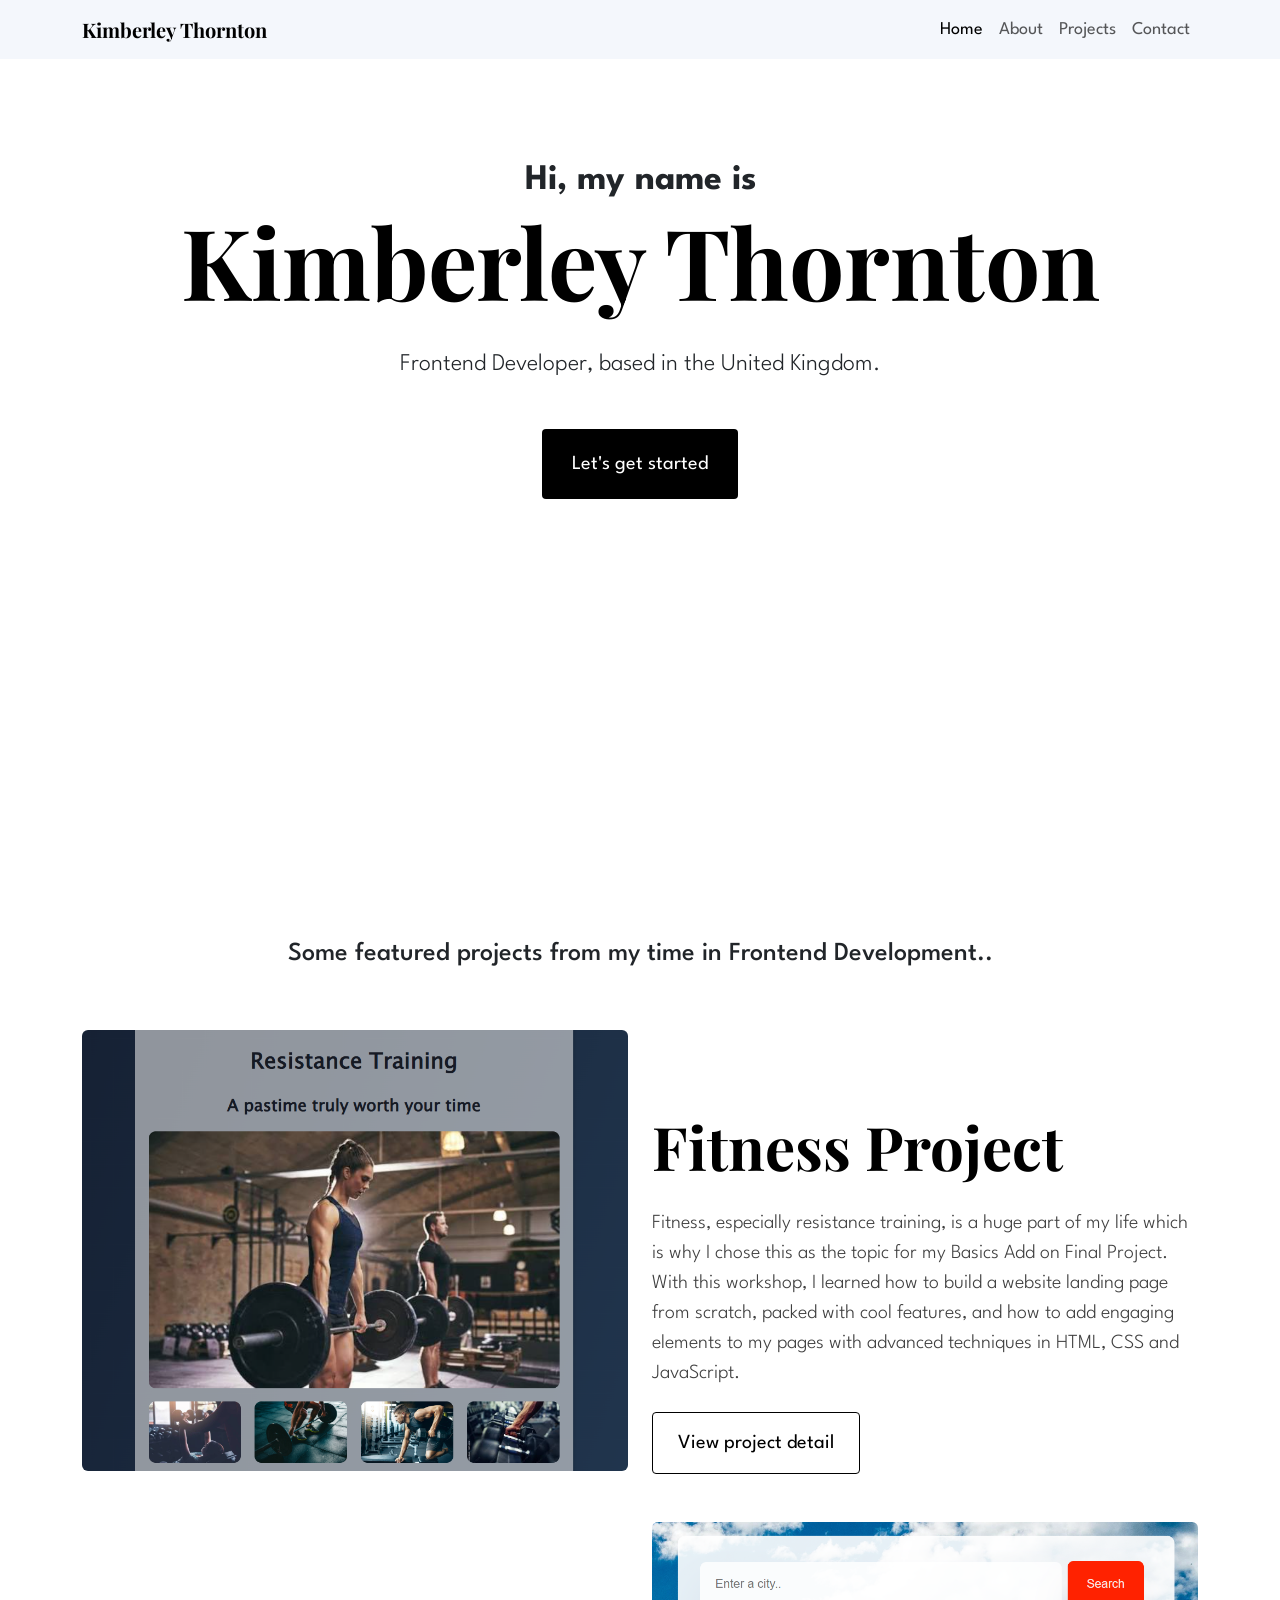
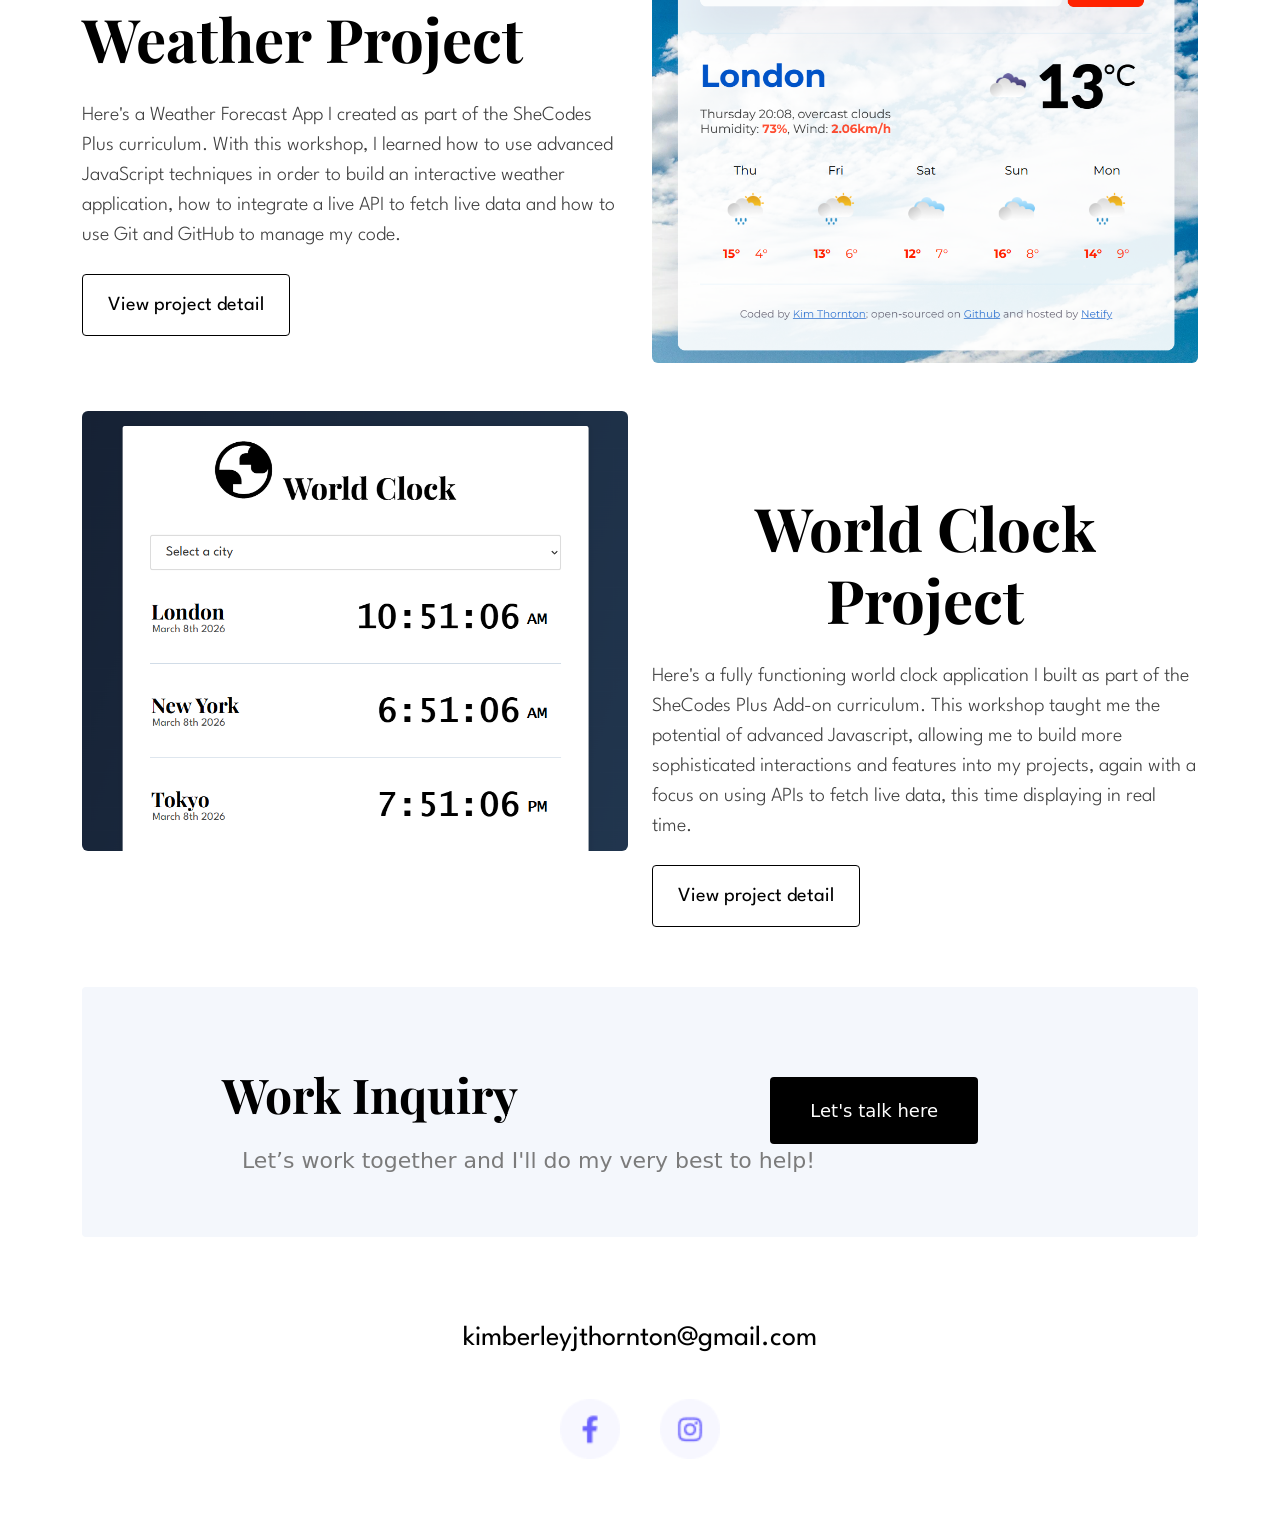
==== commit 629b63c7: "Removed symbol tampering with page" ====
--- a/index.html
+++ b/index.html
@@ -3,7 +3,6 @@
   <head>
     <meta charset="UTF-8" />
     <meta name="viewport" content="width=device-width, initial-scale=1.0" />
-    <
     <meta
       name="description"
       content="Kimberley Thornton's project portfolio homepage, discussing her education with SheCodes and showcasing her projects and skills as a frontend developer."
